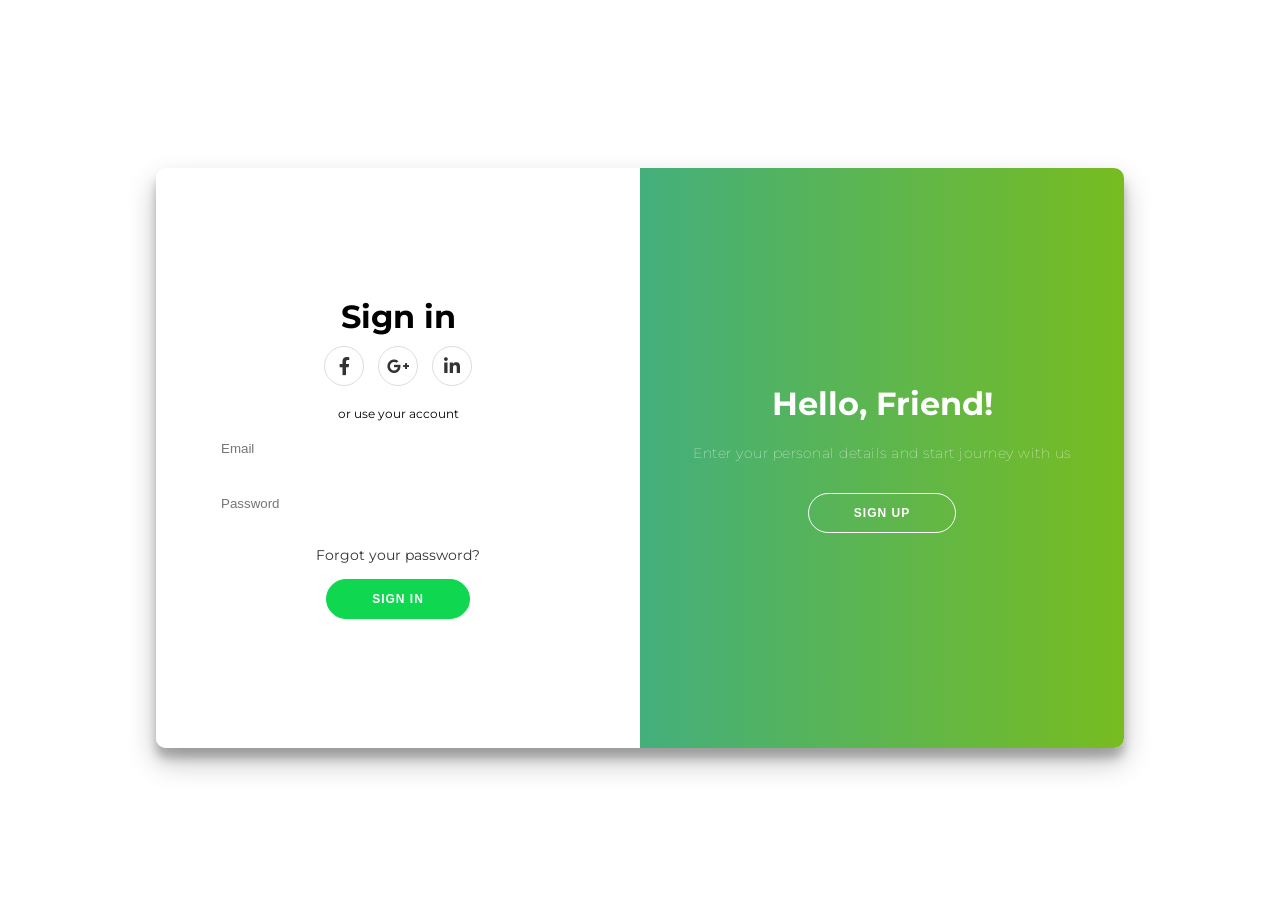
==== FrontEnd/index.html @ 75cccff9 "Add frontend - HTML, CSS, JavaScript pages" ====
<!DOCTYPE html>
<html lang="en">
<head>
    <meta charset="UTF-8">
    <meta name="viewport" content="width=device-width, initial-scale=1">
    <title>Login</title>
    <link href="css/indexCss.css" rel="stylesheet">
    <link rel="stylesheet" href="https://use.fontawesome.com/releases/v5.0.8/css/all.css">
    <!--    <link href="css/normalize.css" rel="stylesheet">-->

    <style>
        /* Navigation Tabs */
        .profile-nav {
            display: flex;
            justify-content: center;
            border-bottom: 2px solid #eee;
            margin-bottom: 20px;
        }
        .nav-item {
            padding: 12px 25px;
            cursor: pointer;
            transition: all 0.3s;
        }
        .nav-item:hover {
            background: #f2f2f2;
            border-radius: 10px 10px 0 0;
        }
        .nav-item.active {
            border-bottom: 3px solid #3498db;
            font-weight: bold;
            color: #3498db;
        }
        .social-container {
            margin: 10px 0 20px;
        }
        .social-container a {
            border: 1px solid #DDDDDD;
            border-radius: 50%;
            display: inline-flex;
            justify-content: center;
            align-items: center;
            margin: 0 5px;
            height: 40px;
            width: 40px;
            font-size: 18px;
            color: #333;
            transition: 0.3s;
        }
        .social-container a:hover {
            background: #0fd850;
            color: white;
            transform: scale(1.1);
        }


        /* Content Sections */
        .content-section {
            display: none;
            opacity: 0;
            /*transition: opacity 0.4s ease-in-out;*/
        }

        .content-section.active {
            display: block;
            opacity: 1;
        }


        .fade-in {
            opacity: 1 !important;
            transform: translateY(0) !important;
        }

        /* Email Row */
        .email-container {
            position: relative;
            width: 100%;
            margin: 10px 0;
        }

        .email-container input {
            width: 100%;
            padding: 12px 120px 12px 15px; /* right padding to leave space for button */
            /*border: 1px solid #ccc;*/
            border-radius: 5px;
        }

        .email-container button {
            position: absolute;
            right: 5px;
            top: 50%;
            transform: translateY(-50%);
            padding: 8px 12px;
            background-color: #2575fc;
            color: white;
            border: none;
            border-radius: 5px;
            cursor: pointer;
            font-size: 12px;
        }

        .email-container button:hover {
            background-color: #1a5edb;
        }


        /* Submit Button */
        form button[type="submit"] {
            width: 100%;
            margin-top: 20px;
            padding: 12px;
            background: linear-gradient(135deg, #0fd850, #07b43d);
            color: white;
            border: none;
            border-radius: 25px;
            font-weight: bold;
            font-size: 14px;
            cursor: pointer;
            transition: all 0.3s ease;
        }
        form button[type="submit"]:hover {
            background: linear-gradient(135deg, #07b43d, #0fd850);
            transform: scale(1.05);
        }
    </style>
</head>
<body>
<div class="container" id="container">
    <div class="form-container sign-up-container">
        <div class="profile-nav">
            <div class="nav-item active" data-target="user">User</div>
            <div class="nav-item" data-target="company">Company</div>
        </div>

        <div id="user" class="content-section animate active">
            <form>
                <h1> User Account</h1>
                <div class="social-container">
                    <a href="#" class="social"><i class="fab fa-facebook-f"></i></a>
                    <a href="#" class="social"><i class="fab fa-google-plus-g"></i></a>
                    <a href="#" class="social"><i class="fab fa-linkedin-in"></i></a>
                </div>
                <span>or use your email for registration</span>
                <input ID="nameText" type="text" placeholder="Name" />
                <div class="email-container">
                    <input  type="email" placeholder="Email" id="emailText" />
                    <button type="button" id="sendOtpBtn">Send OTP</button>
                </div>
                <input id="otpText" type="number" placeholder="OTP" />
                <input id="passwordText" type="password" placeholder="Password" />
                <input id="confirmPasswordText" type="password" placeholder="Confirm Password" />
                <button ID="signup_btn" type="submit">Sign Up</button>
            </form>
        </div>

        <div id="company" class="content-section animate">
            <form>
                <h1> Company Account</h1>
                <div class="social-container">
                    <a href="#" class="social"><i class="fab fa-facebook-f"></i></a>
                    <a href="#" class="social"><i class="fab fa-google-plus-g"></i></a>
                    <a href="#" class="social"><i class="fab fa-linkedin-in"></i></a>
                </div>
                <span>or use your email for registration</span>
                <input id="companyNameText" type="text" placeholder="Company Name" />
                <div class="email-container">
                    <input type="email" placeholder="Company Email" id="companyEmailText" />
                    <button type="button" id="companySendOtpBtn">Send OTP</button>
                </div>
                <input id="companyOtpText" type="number" placeholder="OTP" />
                <input id="companyPasswordText" type="password" placeholder="Password" />
                <input id="companyConfirmPasswordText"type="password" placeholder="Confirm Password" />
                <button id="companySignUPBtn" type="submit">Sign Up</button>
            </form>
        </div>
    </div>





    <div class="form-container sign-in-container">
        <form action="#">
            <h1>Sign in</h1>
            <div class="social-container">
                <a href="#" class="social"><i class="fab fa-facebook-f"></i></a>
                <a href="#" class="social"><i class="fab fa-google-plus-g"></i></a>
                <a href="#" class="social"><i class="fab fa-linkedin-in"></i></a>
            </div>
            <span>or use your account</span>
            <input id="signInEmail" type="email" placeholder="Email" autocomplete="username">
            <input id="signInPassword" type="password" placeholder="Password" autocomplete="current-password">
            <a href="#">Forgot your password?</a>
            <button id="signIn_Btn">Sign In</button>
        </form>
    </div>
    <div class="overlay-container">
        <div class="overlay">
            <div class="overlay-panel overlay-left">
                <h1>Welcome Back!</h1>
                <p>To keep connected with us please login with your personal info</p>
                <button class="ghost" id="signIn">Sign In</button>
            </div>
            <div class="overlay-panel overlay-right">
                <h1>Hello, Friend!</h1>
                <p>Enter your personal details and start journey with us</p>
                <button class="ghost" id="signUp">Sign Up</button>
            </div>
        </div>
    </div>
</div>

<!--<footer>-->
<!--  <p>-->
<!--    Created with <i class="fa fa-heart"></i> by-->
<!--    <a target="_blank" href="https://florin-pop.com">Florin Pop</a>-->
<!--    - Read how I created this and how you can join the challenge-->
<!--    <a target="_blank" href="https://www.florin-pop.com/blog/2019/03/double-slider-sign-in-up-form/">here</a>.-->
<!--  </p>-->
<!--</footer>-->
<script src="https://code.jquery.com/jquery-3.7.1.js" integrity="sha256-eKhayi8LEQwp4NKxN+CfCh+3qOVUtJn3QNZ0TciWLP4=" crossorigin="anonymous"></script>
<script src="js/indexJs.js"></script>
<script>
    document.addEventListener('DOMContentLoaded', function () {
        const navItems = document.querySelectorAll('.profile-nav .nav-item');
        const sections = document.querySelectorAll('.content-section');

        // default User form active
        sections.forEach(s => s.style.display = "none");
        document.getElementById('user').style.display = "block";

        navItems.forEach(item => {
            item.addEventListener('click', function () {
                const target = this.getAttribute('data-target');

                navItems.forEach(i => i.classList.remove('active'));
                sections.forEach(s => {
                    s.classList.remove('active');
                    s.style.display = "none";
                });

                this.classList.add('active');
                const activeSection = document.getElementById(target);
                activeSection.style.display = "block";
                setTimeout(() => activeSection.classList.add('active'), 50); // fade-in animation
            });
        });
    });

</script>

</body>
</html>
---- FrontEnd/css/indexCss.css ----
@import url('https://fonts.googleapis.com/css?family=Montserrat:400,800');

* {
    box-sizing: border-box;
}

body {
    position: absolute;
    left: 0;
    right: 0;
    top: 0;
    bottom: 0;
    /*background: #f6f5f7;*/
    display: flex;
    justify-content: center;
    align-items: center;
    flex-direction: column;
    font-family: 'Montserrat', sans-serif;
    height: 100%;
    /*margin: -20px 0 50px;*/
    background-image: url("FrontEnd/image/background.jpg");
    background-size: cover;       /* cover the entire screen */
    background-repeat: no-repeat; /* don’t repeat */
    background-position: center;  /
}

h1 {
    font-weight: bold;
    margin: 0;
}

h2 {
    text-align: center;
}

p {
    font-size: 14px;
    font-weight: 100;
    line-height: 20px;
    letter-spacing: 0.5px;
    margin: 20px 0 30px;
}

span {
    font-size: 12px;
}

a {
    color: #333;
    font-size: 14px;
    text-decoration: none;
    margin: 15px 0;
}

button {
    border-radius: 20px;
    border: 1px solid #0fd850;
    background-color: #0fd850;
    color: #FFFFFF;
    font-size: 12px;
    font-weight: bold;
    padding: 12px 45px;
    letter-spacing: 1px;
    text-transform: uppercase;
    transition: transform 80ms ease-in;
}

button:active {
    transform: scale(0.95);
}

button:focus {
    outline: none;
}

button.ghost {
    background-color: transparent;
    border-color: #FFFFFF;
}

form {
    background-color: #FFFFFF;
    display: flex;
    align-items: center;
    justify-content: center;
    flex-direction: column;
    padding: 0 50px;
    height: 100%;
    text-align: center;
}

input {
    background-color:rgba(255, 255, 255, 0.15); ;
    border: none;
    padding: 12px 15px;
    margin: 8px 0;
    width: 100%;
}

.container {
    background-color: rgba(255, 255, 255, 0.15); ;
    border-radius: 10px;
    box-shadow: 0 14px 28px rgba(0,0,0,0.25),
    0 10px 10px rgba(0,0,0,0.22);
    position: relative;
    overflow: hidden;
    width: 968px;
    max-width: 100%;
    min-height: 580px;
}

.form-container {
    position: absolute;
    top: 0;
    height: 100%;
    transition: all 0.6s ease-in-out;
}

.sign-in-container {
    left: 0;
    width: 50%;
    z-index: 2;
}

.container.right-panel-active .sign-in-container {
    transform: translateX(100%);
}

.sign-up-container {
    left: 0;
    width: 50%;
    opacity: 0;
    z-index: 1;
}

.container.right-panel-active .sign-up-container {
    transform: translateX(100%);
    opacity: 1;
    z-index: 5;
    animation: show 0.6s;
}

@keyframes show {
    0%, 49.99% {
        opacity: 0;
        z-index: 1;
    }

    50%, 100% {
        opacity: 1;
        z-index: 5;
    }
}

.overlay-container {
    position: absolute;
    top: 0;
    left: 50%;
    width: 50%;
    height: 100%;
    overflow: hidden;
    transition: transform 0.6s ease-in-out;
    z-index: 100;
}

.container.right-panel-active .overlay-container{
    transform: translateX(-100%);
}

.overlay {
    /*background: #FF416C;*/
    /*background: -webkit-linear-gradient(to right, #FF4B2B, #FF416C);*/
    background:linear-gradient(to right, #0fa2d8 0%, #77bc20 100%);
    /*background: linear-gradient(to right, #FF4B2B, #FF416C);*/
    background-repeat: no-repeat;
    background-size: cover;
    background-position: 0 0;
    color: #FFFFFF;
    position: relative;
    left: -100%;
    height: 100%;
    width: 200%;
    transform: translateX(0);
    transition: transform 0.6s ease-in-out;
}

.container.right-panel-active .overlay {
    transform: translateX(50%);
}

.overlay-panel {
    position: absolute;
    display: flex;
    align-items: center;
    justify-content: center;
    flex-direction: column;
    padding: 0 40px;
    text-align: center;
    top: 0;
    height: 100%;
    width: 50%;
    transform: translateX(0);
    transition: transform 0.6s ease-in-out;
}

.overlay-left {
    transform: translateX(-20%);
}

.container.right-panel-active .overlay-left {
    transform: translateX(0);
}

.overlay-right {
    right: 0;
    transform: translateX(0);
}

.container.right-panel-active .overlay-right {
    transform: translateX(20%);
}

.social-container {
    margin: 20px 0;
}

.social-container a {
    border: 1px solid #DDDDDD;
    border-radius: 50%;
    display: inline-flex;
    justify-content: center;
    align-items: center;
    margin: 0 5px;
    height: 40px;
    width: 40px;
}

footer {
    background-color: #222;
    color: #fff;
    font-size: 14px;
    bottom: 0;
    position: fixed;
    left: 0;
    right: 0;
    text-align: center;
    z-index: 999;
}

footer p {
    margin: 10px 0;
}

footer i {
    color: red;
}

footer a {
    color: #3c97bf;
    text-decoration: none;
}




.email-container {
    position: relative;
    display: flex;
    align-items: center;
}

.email-container input {
    width: 100%;
    padding-right: 110px; /* button එකට space */
}

.email-container button {
    position: absolute;
    right: 5px;
    padding: 6px 12px;
    border: none;
    /*background: #007bff;*/
    color: white;
    border-radius: 5px;
    cursor: pointer;
    font-size: 12px;
}

.email-container button:disabled {
    background: #ccc;
    cursor: not-allowed;
}
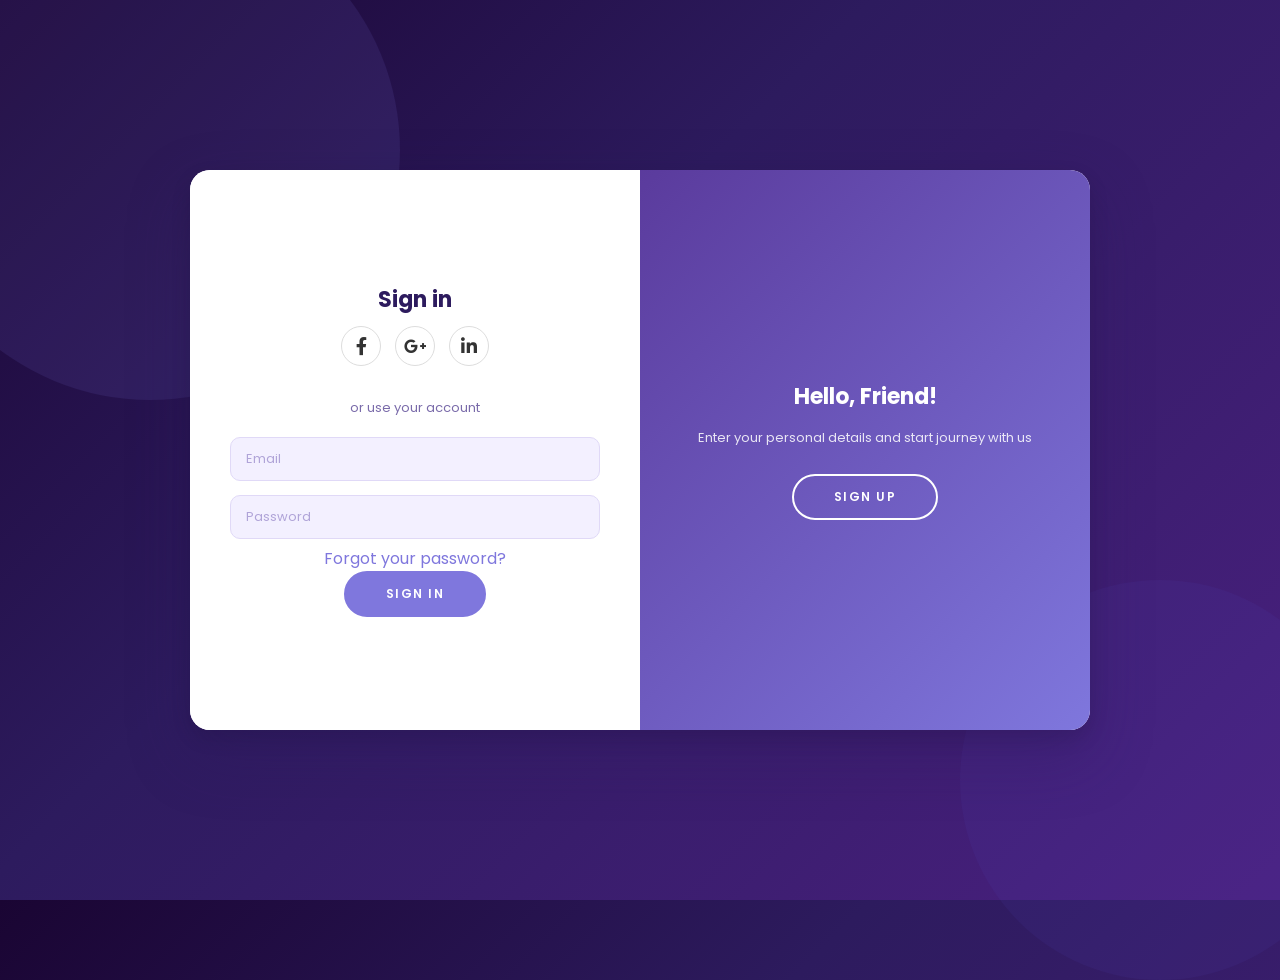
==== commit ba9598e5: "Fix UI theme - Purple & White design" ====
--- a/FrontEnd/index.html
+++ b/FrontEnd/index.html
@@ -6,7 +6,7 @@
     <title>Login</title>
     <link href="css/indexCss.css" rel="stylesheet">
     <link rel="stylesheet" href="https://use.fontawesome.com/releases/v5.0.8/css/all.css">
-    <!--    <link href="css/normalize.css" rel="stylesheet">-->
+        <link href="css/normalize.css" rel="stylesheet">
 
     <style>
         /* Navigation Tabs */
--- a/FrontEnd/css/indexCss.css
+++ b/FrontEnd/css/indexCss.css
@@ -1,292 +1,73 @@
-@import url('https://fonts.googleapis.com/css?family=Montserrat:400,800');
+@import url('https://fonts.googleapis.com/css2?family=Poppins:wght@300;400;500;600;700&display=swap');
 
-* {
-    box-sizing: border-box;
+:root {
+    --primary: #7f77dd; --primary-dark: #534ab7; --primary-darker: #3c3489;
+    --primary-light: #ede9ff; --primary-lighter: #f3f0ff;
+    --bg: #f7f5ff; --card: #ffffff; --border: #e0d9f7;
+    --text: #2d1b5e; --text-muted: #6b5b9e; --text-hint: #b0a4d8;
 }
-
+* { box-sizing: border-box; margin: 0; padding: 0; }
 body {
-    position: absolute;
-    left: 0;
-    right: 0;
-    top: 0;
-    bottom: 0;
-    /*background: #f6f5f7;*/
-    display: flex;
-    justify-content: center;
-    align-items: center;
-    flex-direction: column;
-    font-family: 'Montserrat', sans-serif;
-    height: 100%;
-    /*margin: -20px 0 50px;*/
-    background-image: url("FrontEnd/image/background.jpg");
-    background-size: cover;       /* cover the entire screen */
-    background-repeat: no-repeat; /* don’t repeat */
-    background-position: center;  /
+    font-family: 'Poppins', sans-serif;
+    min-height: 100vh;
+    display: flex; justify-content: center; align-items: center;
+    background: linear-gradient(135deg, #1a0533 0%, #2d1b5e 40%, #4a2080 100%);
+    position: relative; overflow: hidden;
 }
-
-h1 {
-    font-weight: bold;
-    margin: 0;
+body::before { content:''; position:absolute; width:500px; height:500px; background:rgba(127,119,221,0.12); border-radius:50%; top:-100px; left:-100px; pointer-events:none; }
+body::after  { content:''; position:absolute; width:400px; height:400px; background:rgba(83,74,183,0.1);   border-radius:50%; bottom:-80px; right:-80px; pointer-events:none; }
+h1 { font-weight:700; margin:0; font-size:22px; color:#2d1b5e; }
+h2 { text-align:center; font-size:13px; font-weight:400; line-height:20px; letter-spacing:0.5px; margin:15px 0 25px; color:#6b5b9e; }
+span { font-size:13px; color:#7a6baa; margin:12px 0; display:inline-block; }
+a { color:#7f77dd; text-decoration:none; }
+a:hover { text-decoration:underline; }
+button {
+    border-radius:25px; border:2px solid #7f77dd; background:#7f77dd; color:#fff;
+    font-size:12px; font-weight:600; padding:12px 40px; letter-spacing:1.5px;
+    text-transform:uppercase; transition:all 0.3s ease; cursor:pointer;
+    font-family:'Poppins',sans-serif;
 }
-
-h2 {
-    text-align: center;
+button:hover { background:#534ab7; border-color:#534ab7; transform:translateY(-1px); }
+button:active { transform:scale(0.97); }
+button.ghost { background:transparent; border-color:#fff; color:#fff; }
+button.ghost:hover { background:rgba(255,255,255,0.15); }
+form { background:#fff; display:flex; align-items:center; justify-content:center; flex-direction:column; padding:0 40px; height:100%; text-align:center; }
+input {
+    background:#f3f0ff; border:1.5px solid #e0d9f7; border-radius:10px;
+    padding:11px 15px; margin:7px 0; width:100%;
+    font-family:'Poppins',sans-serif; font-size:13px; color:#2d1b5e;
+    transition:border-color 0.2s; outline:none;
 }
-
-p {
-    font-size: 14px;
-    font-weight: 100;
-    line-height: 20px;
-    letter-spacing: 0.5px;
-    margin: 20px 0 30px;
-}
-
-span {
-    font-size: 12px;
-}
-
-a {
-    color: #333;
-    font-size: 14px;
-    text-decoration: none;
-    margin: 15px 0;
-}
-
-button {
-    border-radius: 20px;
-    border: 1px solid #0fd850;
-    background-color: #0fd850;
-    color: #FFFFFF;
-    font-size: 12px;
-    font-weight: bold;
-    padding: 12px 45px;
-    letter-spacing: 1px;
-    text-transform: uppercase;
-    transition: transform 80ms ease-in;
-}
-
-button:active {
-    transform: scale(0.95);
-}
-
-button:focus {
-    outline: none;
-}
-
-button.ghost {
-    background-color: transparent;
-    border-color: #FFFFFF;
-}
-
-form {
-    background-color: #FFFFFF;
-    display: flex;
-    align-items: center;
-    justify-content: center;
-    flex-direction: column;
-    padding: 0 50px;
-    height: 100%;
-    text-align: center;
-}
-
-input {
-    background-color:rgba(255, 255, 255, 0.15); ;
-    border: none;
-    padding: 12px 15px;
-    margin: 8px 0;
-    width: 100%;
-}
-
-.container {
-    background-color: rgba(255, 255, 255, 0.15); ;
-    border-radius: 10px;
-    box-shadow: 0 14px 28px rgba(0,0,0,0.25),
-    0 10px 10px rgba(0,0,0,0.22);
-    position: relative;
-    overflow: hidden;
-    width: 968px;
-    max-width: 100%;
-    min-height: 580px;
-}
-
-.form-container {
-    position: absolute;
-    top: 0;
-    height: 100%;
-    transition: all 0.6s ease-in-out;
-}
-
-.sign-in-container {
-    left: 0;
-    width: 50%;
-    z-index: 2;
-}
-
-.container.right-panel-active .sign-in-container {
-    transform: translateX(100%);
-}
-
-.sign-up-container {
-    left: 0;
-    width: 50%;
-    opacity: 0;
-    z-index: 1;
-}
-
-.container.right-panel-active .sign-up-container {
-    transform: translateX(100%);
-    opacity: 1;
-    z-index: 5;
-    animation: show 0.6s;
-}
-
-@keyframes show {
-    0%, 49.99% {
-        opacity: 0;
-        z-index: 1;
-    }
-
-    50%, 100% {
-        opacity: 1;
-        z-index: 5;
-    }
-}
-
-.overlay-container {
-    position: absolute;
-    top: 0;
-    left: 50%;
-    width: 50%;
-    height: 100%;
-    overflow: hidden;
-    transition: transform 0.6s ease-in-out;
-    z-index: 100;
-}
-
-.container.right-panel-active .overlay-container{
-    transform: translateX(-100%);
-}
-
-.overlay {
-    /*background: #FF416C;*/
-    /*background: -webkit-linear-gradient(to right, #FF4B2B, #FF416C);*/
-    background:linear-gradient(to right, #0fa2d8 0%, #77bc20 100%);
-    /*background: linear-gradient(to right, #FF4B2B, #FF416C);*/
-    background-repeat: no-repeat;
-    background-size: cover;
-    background-position: 0 0;
-    color: #FFFFFF;
-    position: relative;
-    left: -100%;
-    height: 100%;
-    width: 200%;
-    transform: translateX(0);
-    transition: transform 0.6s ease-in-out;
-}
-
-.container.right-panel-active .overlay {
-    transform: translateX(50%);
-}
-
-.overlay-panel {
-    position: absolute;
-    display: flex;
-    align-items: center;
-    justify-content: center;
-    flex-direction: column;
-    padding: 0 40px;
-    text-align: center;
-    top: 0;
-    height: 100%;
-    width: 50%;
-    transform: translateX(0);
-    transition: transform 0.6s ease-in-out;
-}
-
-.overlay-left {
-    transform: translateX(-20%);
-}
-
-.container.right-panel-active .overlay-left {
-    transform: translateX(0);
-}
-
-.overlay-right {
-    right: 0;
-    transform: translateX(0);
-}
-
-.container.right-panel-active .overlay-right {
-    transform: translateX(20%);
-}
-
-.social-container {
-    margin: 20px 0;
-}
-
-.social-container a {
-    border: 1px solid #DDDDDD;
-    border-radius: 50%;
-    display: inline-flex;
-    justify-content: center;
-    align-items: center;
-    margin: 0 5px;
-    height: 40px;
-    width: 40px;
-}
-
-footer {
-    background-color: #222;
-    color: #fff;
-    font-size: 14px;
-    bottom: 0;
-    position: fixed;
-    left: 0;
-    right: 0;
-    text-align: center;
-    z-index: 999;
-}
-
-footer p {
-    margin: 10px 0;
-}
-
-footer i {
-    color: red;
-}
-
-footer a {
-    color: #3c97bf;
-    text-decoration: none;
-}
-
-
-
-
-.email-container {
-    position: relative;
-    display: flex;
-    align-items: center;
-}
-
-.email-container input {
-    width: 100%;
-    padding-right: 110px; /* button එකට space */
-}
-
-.email-container button {
-    position: absolute;
-    right: 5px;
-    padding: 6px 12px;
-    border: none;
-    /*background: #007bff;*/
-    color: white;
-    border-radius: 5px;
-    cursor: pointer;
-    font-size: 12px;
-}
-
-.email-container button:disabled {
-    background: #ccc;
-    cursor: not-allowed;
-}+input:focus { border-color:#7f77dd; background:#ede9ff; }
+input::placeholder { color:#b0a4d8; }
+select { background:#f3f0ff; border:1.5px solid #e0d9f7; border-radius:10px; padding:11px 15px; width:100%; font-family:'Poppins',sans-serif; font-size:13px; color:#2d1b5e; outline:none; cursor:pointer; margin:7px 0; }
+select:focus { border-color:#7f77dd; }
+.container { background:rgba(255,255,255,0.97); border-radius:20px; box-shadow:0 25px 60px rgba(45,27,94,0.35),0 8px 20px rgba(0,0,0,0.12); position:relative; overflow:hidden; width:900px; max-width:96%; min-height:560px; z-index:1; }
+.form-container { position:absolute; top:0; height:100%; transition:all 0.6s ease-in-out; }
+.sign-in-container  { left:0; width:50%; z-index:2; }
+.sign-up-container  { left:0; width:50%; opacity:0; z-index:1; }
+.container.right-panel-active .sign-in-container { transform:translateX(100%); }
+.container.right-panel-active .sign-up-container { transform:translateX(100%); opacity:1; z-index:5; }
+.overlay-container { position:absolute; top:0; left:50%; width:50%; height:100%; overflow:hidden; transition:transform 0.6s ease-in-out; z-index:100; }
+.container.right-panel-active .overlay-container { transform:translateX(-100%); }
+.overlay { background:linear-gradient(135deg,#4a2080 0%,#7f77dd 100%); color:#fff; position:relative; left:-100%; height:100%; width:200%; transition:transform 0.6s ease-in-out; }
+.container.right-panel-active .overlay { transform:translateX(50%); }
+.overlay-panel { position:absolute; display:flex; flex-direction:column; align-items:center; justify-content:center; padding:0 40px; text-align:center; top:0; height:100%; width:50%; }
+.overlay-panel h1 { color:#fff; }
+.overlay-panel p  { color:rgba(255,255,255,0.85); font-size:13px; margin:15px 0 25px; line-height:1.6; }
+.overlay-left  { transform:translateX(-20%); }
+.overlay-right { right:0; transform:translateX(0); }
+.container.right-panel-active .overlay-left  { transform:translateX(0); }
+.container.right-panel-active .overlay-right { transform:translateX(20%); }
+.social-container { margin:15px 0; }
+.social-container a { border:1.5px solid #e0d9f7; border-radius:50%; display:inline-flex; justify-content:center; align-items:center; margin:0 6px; height:40px; width:40px; font-size:16px; color:#7f77dd; transition:all 0.3s; }
+.social-container a:hover { background:#7f77dd; color:#fff; border-color:#7f77dd; }
+.nav-item { padding:10px 22px; cursor:pointer; transition:all 0.3s; font-size:14px; color:#6b5b9e; }
+.nav-item:hover { background:#f3f0ff; border-radius:10px 10px 0 0; color:#534ab7; }
+.nav-item.active { border-bottom:3px solid #7f77dd; font-weight:600; color:#534ab7; }
+.profile-nav { display:flex; justify-content:center; border-bottom:2px solid #ede9ff; margin-bottom:20px; }
+.content-section { display:none; opacity:0; }
+.content-section.active { display:block; opacity:1; }
+.otp-row { display:flex; gap:8px; align-items:center; }
+.otp-row input { flex:1; margin:0; }
+.otp-row button { padding:11px 16px; font-size:11px; border-radius:10px; white-space:nowrap; }
